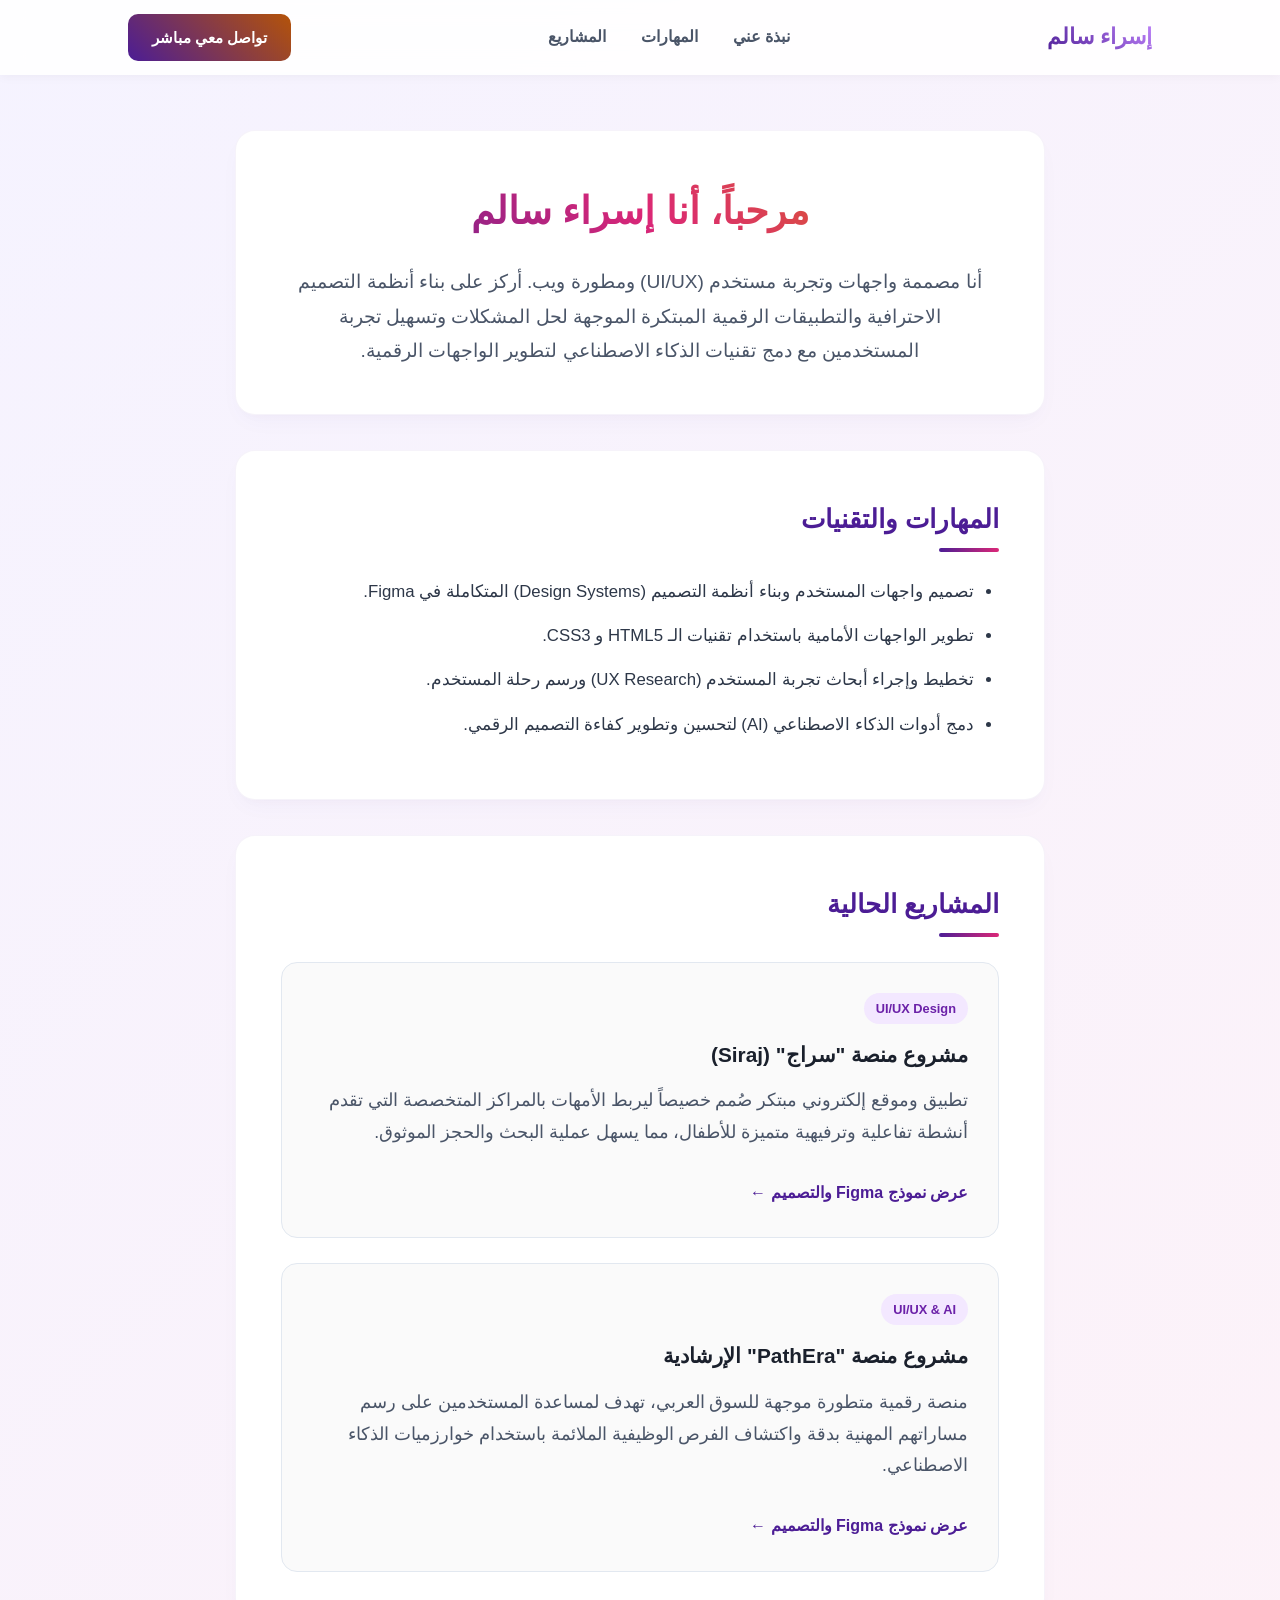
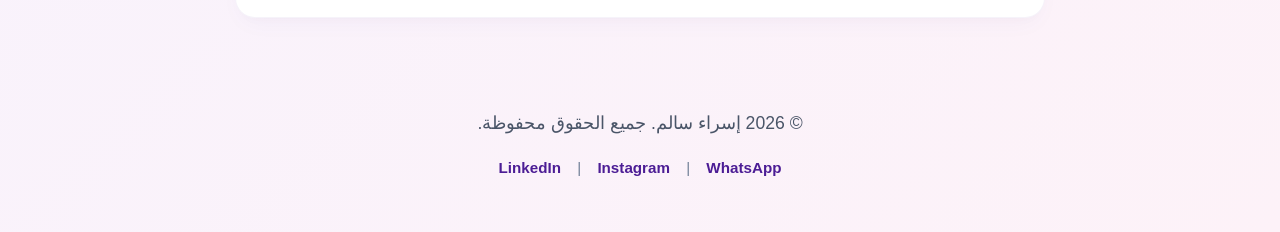
==== index.html @ 408347dd "Rename index.html.html to index.html" ====
﻿<!DOCTYPE html>
<html lang="ar" dir="rtl">
<head>
    <meta charset="UTF-8">
    <meta name="viewport" content="width=device-width, initial-scale=1.0">
    <title>السيرة الذاتية | إسراء سالم</title>

    <!-- وسوم الـ SEO والميتادات الاحترافية للواجب -->
    <meta name="description" content="الصفحة الشخصية ومعرض أعمال إسراء سالم - مصممة واجهات وتجربة مستخدم ومطورة ويب.">
    <meta property="og:title" content="السيرة الذاتية | إسراء سالم">
    <meta property="og:description" content="تصفح معرض أعمالي ومشاريعي في تصميم الـ UI/UX وتطوير الويب.">
    <meta property="og:type" content="website">
    <meta name="twitter:card" content="summary_large_image">

    <!-- ربط ملف الـ CSS -->
    <link rel="stylesheet" href="style.css">
</head>
<body>

    <!-- 1. الهيدر (Header) -->
    <header>
        <div class="logo">إسراء سالم</div>
        <!-- 2. الناف بار (Nav) -->
        <nav aria-label="القائمة الرئيسية">
            <ul>
                <li><a href="#about">نبذة عني</a></li>
                <li><a href="#skills">المهارات</a></li>
                <li><a href="#projects">المشاريع</a></li>
            </ul>
        </nav>
        <!-- رابط الواتساب المباشر للتواصل -->
        <a href="https://wa.me/message/4I7K3YBCEGDDP1" target="_blank" rel="noopener" class="btn-contact">تواصل معي مباشر</a>
    </header>

    <!-- 3. المحتوى الرئيسي (Main) -->
    <main>
        <!-- القسم الأول: نبذة شخصية (بدون صورة ومتناسق) -->
        <section id="about" aria-labelledby="about-heading">
            <h1 id="about-heading">مرحباً، أنا إسراء سالم</h1>
            <p class="intro-p">أنا مصممة واجهات وتجربة مستخدم (UI/UX) ومطورة ويب. أركز على بناء أنظمة التصميم الاحترافية والتطبيقات الرقمية المبتكرة الموجهة لحل المشكلات وتسهيل تجربة المستخدمين مع دمج تقنيات الذكاء الاصطناعي لتطوير الواجهات الرقمية.</p>
        </section>

        <!-- القسم الثاني: المهارات (Section 2) -->
        <section id="skills" aria-labelledby="skills-heading">
            <h2 id="skills-heading">المهارات والتقنيات</h2>
            <ul>
                <li>تصميم واجهات المستخدم وبناء أنظمة التصميم (Design Systems) المتكاملة في Figma.</li>
                <li>تطوير الواجهات الأمامية باستخدام تقنيات الـ HTML5 و CSS3.</li>
                <li>تخطيط وإجراء أبحاث تجربة المستخدم (UX Research) ورسم رحلة المستخدم.</li>
                <li>دمج أدوات الذكاء الاصطناعي (AI) لتحسين وتطوير كفاءة التصميم الرقمي.</li>
            </ul>
        </section>

        <!-- القسم الثالث: المشاريع (Section 3) -->
        <section id="projects" aria-labelledby="projects-heading">
            <h2 id="projects-heading">المشاريع الحالية</h2>
            
            <!-- مشروع سراج -->
            <article class="project-card">
                <div class="project-badge">UI/UX Design</div>
                <h3>مشروع منصة "سراج" (Siraj)</h3>
                <p>تطبيق وموقع إلكتروني مبتكر صُمم خصيصاً ليربط الأمهات بالمراكز المتخصصة التي تقدم أنشطة تفاعلية وترفيهية متميزة للأطفال، مما يسهل عملية البحث والحجز الموثوق.</p>
                <a href="#" target="_blank">عرض نموذج Figma والتصميم ←</a>
            </article>

            <!-- مشروع باثيريا -->
            <article class="project-card">
                <div class="project-badge">UI/UX & AI</div>
                <h3>مشروع منصة "PathEra" الإرشادية</h3>
                <p>منصة رقمية متطورة موجهة للسوق العربي، تهدف لمساعدة المستخدمين على رسم مساراتهم المهنية بدقة واكتشاف الفرص الوظيفية الملائمة باستخدام خوارزميات الذكاء الاصطناعي.</p>
                <a href="#" target="_blank">عرض نموذج Figma والتصميم ←</a>
            </article>
        </section>
    </main>

    <!-- 4. الفوتر (Footer) -->
    <footer>
        <p>© 2026 إسراء سالم. جميع الحقوق محفوظة.</p>
        <div class="social-links">
            <a href="https://www.linkedin.com/in/esraa-salem-354059311?utm_source=share_via&utm_content=profile&utm_medium=member_ios" target="_blank" rel="noopener">LinkedIn</a> | 
            <a href="https://www.instagram.com/es.salem1?igsh=bmFyMmg0aW9tNXZz&utm_source=qr" target="_blank" rel="noopener">Instagram</a> |
            <a href="https://wa.me/message/4I7K3YBCEGDDP1" target="_blank" rel="noopener">WhatsApp</a>
        </div>
    </footer>

</body>
</html>
---- style.css ----
/* 1. إعدادات الصفحة العامة والخطوط */
* {
    margin: 0;
    padding: 0;
    box-sizing: border-box;
}

body {
    font-family: 'SF Pro Text', 'SF Pro Display', -apple-system, BlinkMacSystemFont, 'Segoe UI', Roboto, sans-serif;
    background: linear-gradient(135deg, #f5f3ff 0%, #fdf2f8 100%); /* خلفية ناعمة مستوحاة من ألوان الإنستا المدموجة */
    color: #2d3748;
    line-height: 1.8;
    padding-top: 90px;
}

/* 2. تنسيق الهيدر (Header & Nav) */
header {
    position: fixed;
    top: 0;
    right: 0;
    left: 0;
    height: 75px;
    background-color: rgba(255, 255, 255, 0.9);
    backdrop-filter: blur(12px);
    display: flex;
    justify-content: space-between;
    align-items: center;
    padding: 0 10%;
    box-shadow: 0 2px 10px rgba(0, 0, 0, 0.04);
    z-index: 1000;
}

header .logo {
    font-size: 1.4rem;
    font-weight: 700;
    background: linear-gradient(45deg, #4c1d95, #c084fc); /* تدرج بنفسجي غامق وفاتح */
    -webkit-background-clip: text;
    -webkit-text-fill-color: transparent;
}

nav ul {
    display: flex;
    list-style: none;
    gap: 35px;
}

nav ul a {
    text-decoration: none;
    color: #4a5568;
    font-weight: 600;
    transition: color 0.2s ease;
}

nav ul a:hover {
    color: #4c1d95; /* بنفسجي غامق عند التمرير */
}

.btn-contact {
    background: linear-gradient(45deg, #4c1d95, #b45309); /* تدرج فخم مدموج بين البنفسجي الغامق وتدرج لوجو الإنستا */
    color: white;
    padding: 10px 24px;
    border-radius: 10px;
    text-decoration: none;
    font-size: 0.95rem;
    font-weight: 600;
    transition: transform 0.2s, opacity 0.2s;
}

.btn-contact:hover {
    transform: translateY(-1px);
    opacity: 0.9;
}

/* 3. تنسيق محتوى الصفحة الرئيسي */
main {
    max-width: 850px;
    margin: 40px auto;
    padding: 0 20px;
}

section {
    background: white;
    padding: 45px;
    border-radius: 20px;
    margin-bottom: 35px;
    box-shadow: 0 10px 25px -5px rgba(76, 29, 149, 0.03), 0 8px 10px -6px rgba(0, 0, 0, 0.02);
    border: 1px solid rgba(76, 29, 149, 0.05);
}

h1 {
    font-size: 2.4rem;
    background: linear-gradient(45deg, #4c1d95, #db2777, #d97706); /* تدرج أيقونة الإنستغرام الكامل مع البنفسجي الغامق */
    -webkit-background-clip: text;
    -webkit-text-fill-color: transparent;
    margin-bottom: 20px;
    font-weight: 700;
    text-align: center;
}

.intro-p {
    font-size: 1.2rem;
    color: #4a5568;
    text-align: center;
    max-width: 700px;
    margin: 0 auto;
}

h2 {
    font-size: 1.6rem;
    color: #4c1d95; /* بنفسجي غامق للعناوين الجانبية */
    margin-bottom: 25px;
    position: relative;
    padding-bottom: 10px;
}

h2::after {
    content: '';
    position: absolute;
    bottom: 0;
    right: 0;
    width: 60px;
    height: 4px;
    background: linear-gradient(90deg, #4c1d95, #db2777); /* خط التزيين متدرج */
    border-radius: 4px;
}

p {
    color: #4a5568;
    font-size: 1.1rem;
    margin-bottom: 15px;
}

/* تنسيق القوائم */
section ul {
    padding-right: 25px;
}

section ul li {
    margin-bottom: 14px;
    color: #2d3748;
    font-size: 1.05rem;
}

/* 4. تنسيق بطاقات المشاريع */
.project-card {
    background-color: #fafafa;
    border: 1px solid #e2e8f0;
    padding: 30px;
    border-radius: 16px;
    margin-top: 25px;
    position: relative;
    transition: transform 0.3s, box-shadow 0.3s;
}

.project-card:hover {
    transform: translateY(-5px);
    box-shadow: 0 20px 25px -5px rgba(76, 29, 149, 0.07);
    background-color: #ffffff;
    border-color: #c084fc;
}

.project-badge {
    display: inline-block;
    background-color: #f3e8ff; /* خلفية ناعمة للبادج */
    color: #6b21a8;
    padding: 4px 12px;
    border-radius: 20px;
    font-size: 0.8rem;
    font-weight: 600;
    margin-bottom: 12px;
}

.project-card h3 {
    color: #1a202c;
    margin-bottom: 12px;
    font-size: 1.3rem;
}

.project-card a {
    display: inline-block;
    color: #4c1d95; /* روابط بنفسجية غامقة */
    text-decoration: none;
    font-weight: 600;
    margin-top: 15px;
    transition: color 0.2s;
}

.project-card a:hover {
    color: #db2777; /* تتحول للوردي عند التمرير كحركة تفاعلية */
}

/* 5. تنسيق الفوتر */
footer {
    text-align: center;
    padding: 50px 20px;
    color: #718096;
    font-size: 0.95rem;
}

.social-links {
    margin-top: 15px;
}

.social-links a {
    color: #4c1d95;
    text-decoration: none;
    margin: 0 12px;
    font-weight: 600;
    transition: color 0.2s;
}

.social-links a:hover {
    color: #db2777;
}
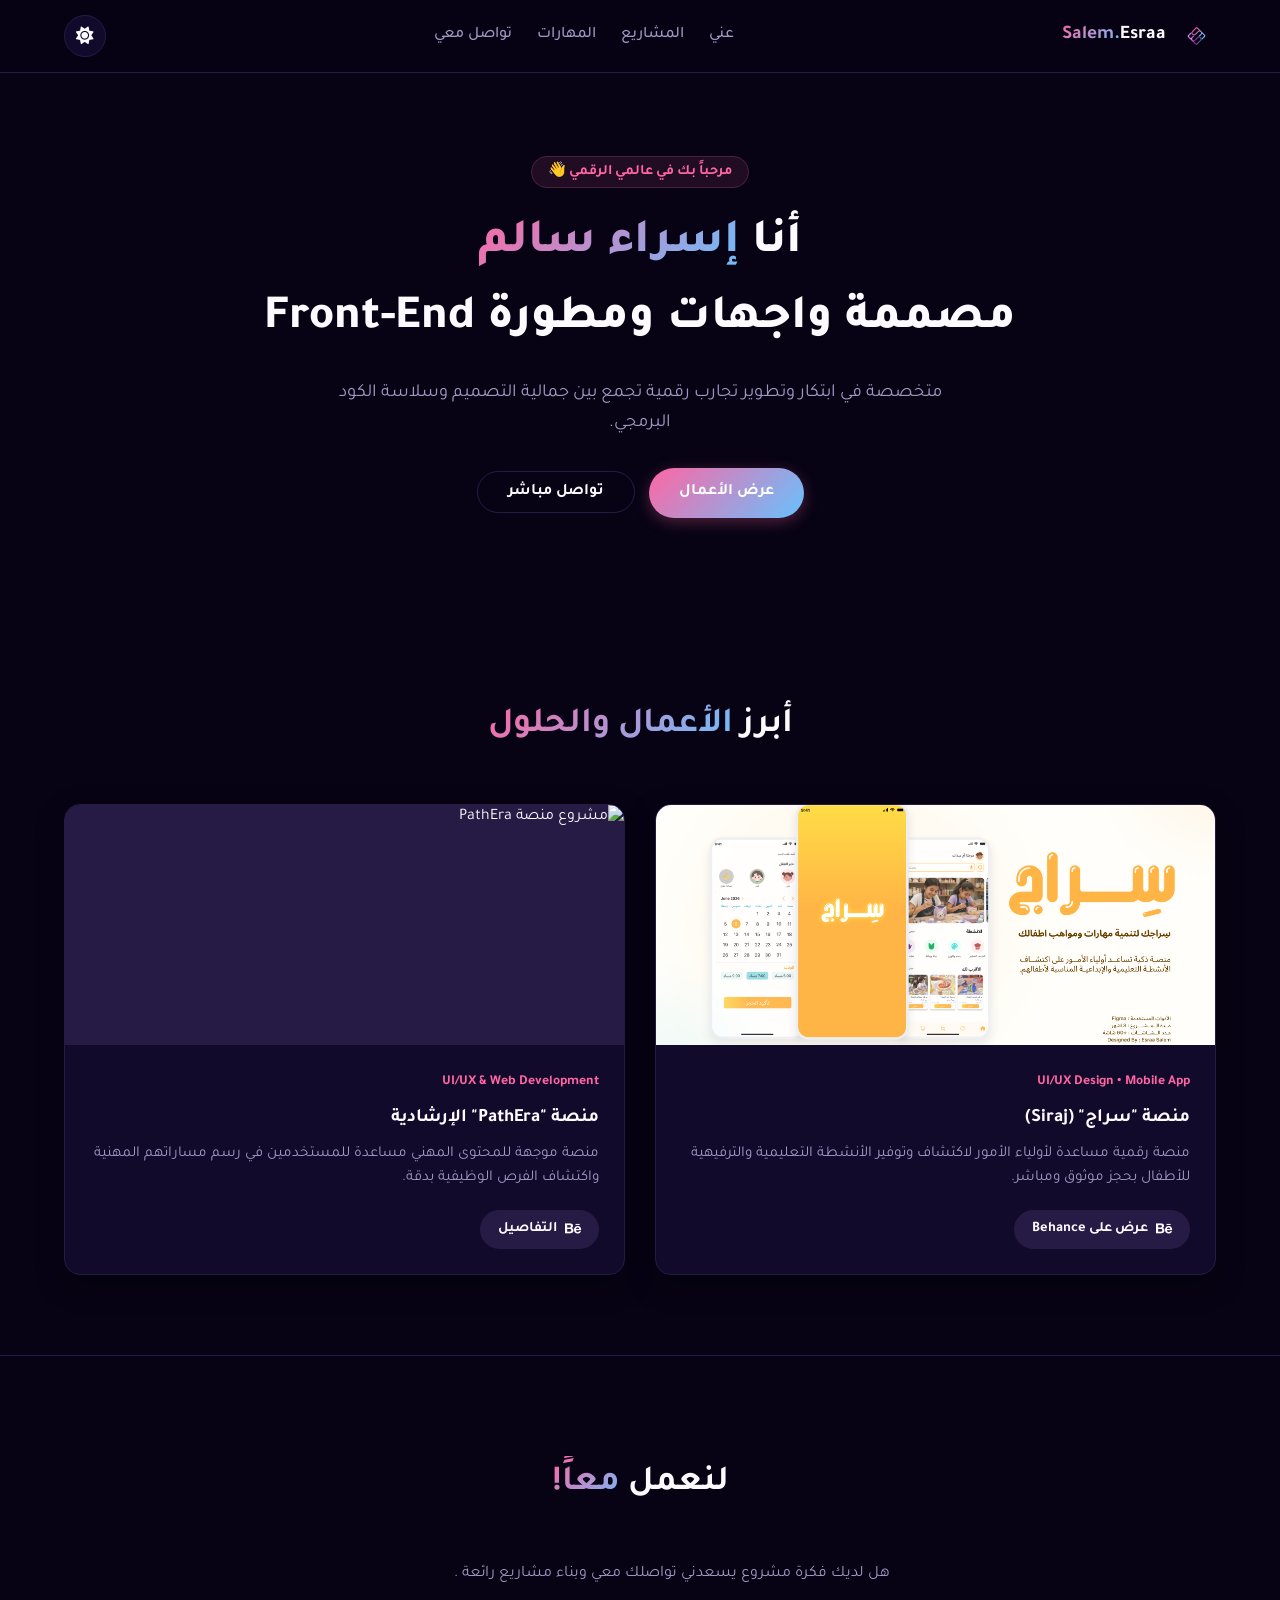
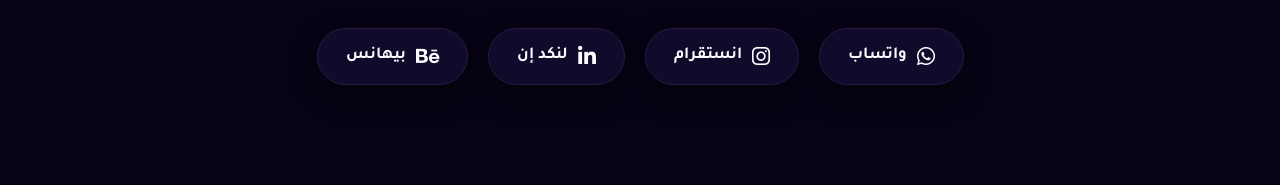
==== commit 1d035eda: "Update portfolio design new projects Redesigned portfolio with custom color palette, responsive desi" ====
--- a/index.html
+++ b/index.html
@@ -1,87 +1,131 @@
 ﻿<!DOCTYPE html>
-<html lang="ar" dir="rtl">
+<html lang="ar" dir="rtl" data-theme="dark">
 <head>
-    <meta charset="UTF-8">
-    <meta name="viewport" content="width=device-width, initial-scale=1.0">
-    <title>السيرة الذاتية | إسراء سالم</title>
-
-    <!-- وسوم الـ SEO والميتادات الاحترافية للواجب -->
-    <meta name="description" content="الصفحة الشخصية ومعرض أعمال إسراء سالم - مصممة واجهات وتجربة مستخدم ومطورة ويب.">
-    <meta property="og:title" content="السيرة الذاتية | إسراء سالم">
-    <meta property="og:description" content="تصفح معرض أعمالي ومشاريعي في تصميم الـ UI/UX وتطوير الويب.">
-    <meta property="og:type" content="website">
-    <meta name="twitter:card" content="summary_large_image">
-
-    <!-- ربط ملف الـ CSS -->
-    <link rel="stylesheet" href="style.css">
+  <meta charset="UTF-8">
+  <meta name="viewport" content="width=device-width, initial-scale=1.0">
+  <title>إسراء سالم | UI/UX Designer & Front-End Developer</title>
+  <link rel="stylesheet" href="style.css">
+  <link rel="stylesheet" href="https://cdnjs.cloudflare.com/ajax/libs/font-awesome/6.4.0/css/all.min.css">
 </head>
 <body>
 
-    <!-- 1. الهيدر (Header) -->
-    <header>
-        <div class="logo">إسراء سالم</div>
-        <!-- 2. الناف بار (Nav) -->
-        <nav aria-label="القائمة الرئيسية">
-            <ul>
-                <li><a href="#about">نبذة عني</a></li>
-                <li><a href="#skills">المهارات</a></li>
-                <li><a href="#projects">المشاريع</a></li>
-            </ul>
-        </nav>
-        <!-- رابط الواتساب المباشر للتواصل -->
-        <a href="https://wa.me/message/4I7K3YBCEGDDP1" target="_blank" rel="noopener" class="btn-contact">تواصل معي مباشر</a>
-    </header>
+  <!-- Header -->
+  <header class="navbar">
+    <div class="container nav-container">
+      <a href="#" class="logo-link">
+        <img src="ES.png" alt="Logo Esraa Salem" class="logo-img">
+        <span class="logo-text">Esraa<span class="text-gradient">.Salem</span></span>
+      </a>
 
-    <!-- 3. المحتوى الرئيسي (Main) -->
-    <main>
-        <!-- القسم الأول: نبذة شخصية (بدون صورة ومتناسق) -->
-        <section id="about" aria-labelledby="about-heading">
-            <h1 id="about-heading">مرحباً، أنا إسراء سالم</h1>
-            <p class="intro-p">أنا مصممة واجهات وتجربة مستخدم (UI/UX) ومطورة ويب. أركز على بناء أنظمة التصميم الاحترافية والتطبيقات الرقمية المبتكرة الموجهة لحل المشكلات وتسهيل تجربة المستخدمين مع دمج تقنيات الذكاء الاصطناعي لتطوير الواجهات الرقمية.</p>
-        </section>
+      <nav class="nav-menu">
+        <a href="#about">عني</a>
+        <a href="#projects">المشاريع</a>
+        <a href="#skills">المهارات</a>
+        <a href="#contact" class="btn-primary-sm">تواصل معي</a>
+      </nav>
 
-        <!-- القسم الثاني: المهارات (Section 2) -->
-        <section id="skills" aria-labelledby="skills-heading">
-            <h2 id="skills-heading">المهارات والتقنيات</h2>
-            <ul>
-                <li>تصميم واجهات المستخدم وبناء أنظمة التصميم (Design Systems) المتكاملة في Figma.</li>
-                <li>تطوير الواجهات الأمامية باستخدام تقنيات الـ HTML5 و CSS3.</li>
-                <li>تخطيط وإجراء أبحاث تجربة المستخدم (UX Research) ورسم رحلة المستخدم.</li>
-                <li>دمج أدوات الذكاء الاصطناعي (AI) لتحسين وتطوير كفاءة التصميم الرقمي.</li>
-            </ul>
-        </section>
+      <button id="theme-toggle" class="theme-btn" aria-label="تبديل المظهر">
+        <i class="fa-solid fa-moon icon-dark"></i>
+        <i class="fa-solid fa-sun icon-light"></i>
+      </button>
+    </div>
+  </header>
 
-        <!-- القسم الثالث: المشاريع (Section 3) -->
-        <section id="projects" aria-labelledby="projects-heading">
-            <h2 id="projects-heading">المشاريع الحالية</h2>
-            
-            <!-- مشروع سراج -->
-            <article class="project-card">
-                <div class="project-badge">UI/UX Design</div>
-                <h3>مشروع منصة "سراج" (Siraj)</h3>
-                <p>تطبيق وموقع إلكتروني مبتكر صُمم خصيصاً ليربط الأمهات بالمراكز المتخصصة التي تقدم أنشطة تفاعلية وترفيهية متميزة للأطفال، مما يسهل عملية البحث والحجز الموثوق.</p>
-                <a href="#" target="_blank">عرض نموذج Figma والتصميم ←</a>
-            </article>
+  <!-- Hero Section -->
+  <section id="about" class="hero-section">
+    <div class="container hero-container">
+      <div class="hero-content">
+        <span class="badge">مرحباً بك في عالمي الرقمي 👋</span>
+        <h1 class="hero-title">
+          أنا <span class="text-gradient">إسراء سالم</span><br>
+          مصممة واجهات ومطورة Front-End
+        </h1>
+        <p class="hero-desc">
+          متخصصة في ابتكار وتطوير تجارب رقمية تجمع بين جمالية التصميم وسلاسة الكود البرمجي.
+        </p>
+        <div class="hero-actions">
+          <a href="#projects" class="btn-gradient">عرض الأعمال</a>
+          <a href="#contact" class="btn-outline">تواصل مباشر</a>
+        </div>
+      </div>
+    </div>
+  </section>
 
-            <!-- مشروع باثيريا -->
-            <article class="project-card">
-                <div class="project-badge">UI/UX & AI</div>
-                <h3>مشروع منصة "PathEra" الإرشادية</h3>
-                <p>منصة رقمية متطورة موجهة للسوق العربي، تهدف لمساعدة المستخدمين على رسم مساراتهم المهنية بدقة واكتشاف الفرص الوظيفية الملائمة باستخدام خوارزميات الذكاء الاصطناعي.</p>
-                <a href="#" target="_blank">عرض نموذج Figma والتصميم ←</a>
-            </article>
-        </section>
-    </main>
+  <script src="script.js"></script>
+  <!-- قسم المشاريع (Projects Section) -->
+  <section id="projects" class="projects-section">
+    <div class="container">
+      <h2 class="section-title">أبرز <span class="text-gradient">الأعمال والحلول</span></h2>
+      
+      <div class="projects-grid">
+        
+        <!-- 1. مشروع سراج -->
+        <article class="project-card">
+          <div class="project-image">
+            <img src="1.jpg" alt="مشروع منصة سراج" class="card-img">
+          </div>
+          <div class="project-info">
+            <span class="project-tag">UI/UX Design • Mobile App</span>
+            <h3>منصة "سراج" (Siraj)</h3>
+            <p>منصة رقمية مساعدة لأولياء الأمور لاكتشاف وتوفير الأنشطة التعليمية والترفيهية للأطفال بحجز موثوق ومباشر.</p>
+            <div class="project-links">
+              <a href="https://www.behance.net/gallery/249749255/_" target="_blank" class="btn-card"><i class="fa-brands fa-behance"></i> عرض على Behance</a>
+            </div>
+          </div>
+        </article>
 
-    <!-- 4. الفوتر (Footer) -->
-    <footer>
-        <p>© 2026 إسراء سالم. جميع الحقوق محفوظة.</p>
-        <div class="social-links">
-            <a href="https://www.linkedin.com/in/esraa-salem-354059311?utm_source=share_via&utm_content=profile&utm_medium=member_ios" target="_blank" rel="noopener">LinkedIn</a> | 
-            <a href="https://www.instagram.com/es.salem1?igsh=bmFyMmg0aW9tNXZz&utm_source=qr" target="_blank" rel="noopener">Instagram</a> |
-            <a href="https://wa.me/message/4I7K3YBCEGDDP1" target="_blank" rel="noopener">WhatsApp</a>
-        </div>
-    </footer>
+        <!-- 2. مشروع PathEra -->
+        <article class="project-card">
+          <div class="project-image">
+            <!-- ضعي اسم صورة مشروع باثيرا هنا بدلاً من pathera.jpg -->
+            <img src="pathera.jpg" alt="مشروع منصة PathEra" class="card-img">
+          </div>
+          <div class="project-info">
+            <span class="project-tag">UI/UX & Web Development</span>
+            <h3>منصة "PathEra" الإرشادية</h3>
+            <p>منصة موجهة للمحتوى المهني مساعدة للمستخدمين في رسم مساراتهم المهنية واكتشاف الفرص الوظيفية بدقة.</p>
+            <div class="project-links">
+              <a href="https://www.behance.net/gallery/249749255/_" target="_blank" class="btn-card"><i class="fa-brands fa-behance"></i> التفاصيل</a>
+            </div>
+          </div>
+        </article>
 
+      </div>
+    </div>
+  </section>
+
+  <!-- قسم تواصل معي (Contact Section) -->
+  <section id="contact" class="contact-section">
+    <div class="container text-center">
+      <h2 class="section-title">لنعمل <span class="text-gradient">معاً!</span></h2>
+      <p class="contact-desc">هل لديك فكرة مشروع يسعدني تواصلك معي وبناء مشاريع رائعة .</p>
+
+      <div class="social-links-grid">
+        <!-- WhatsApp -->
+        <a href="https://wa.me/966545916805" target="_blank" class="social-card whatsapp">
+          <i class="fa-brands fa-whatsapp"></i>
+          <span>واتساب</span>
+        </a>
+
+        <!-- Instagram -->
+        <a href="https://www.instagram.com/es.salem1/" target="_blank" class="social-card instagram">
+          <i class="fa-brands fa-instagram"></i>
+          <span>انستقرام</span>
+        </a>
+
+        <!-- LinkedIn -->
+        <a href="https://www.linkedin.com/in/esraa-salem-354059311?utm_source=share_via&utm_content=profile&utm_medium=member_ios" target="_blank" class="social-card linkedin">
+          <i class="fa-brands fa-linkedin-in"></i>
+          <span>لنكد إن</span>
+        </a>
+
+        <!-- Behance -->
+        <a href="https://www.behance.net/gallery/249749255/_" target="_blank" class="social-card behance">
+          <i class="fa-brands fa-behance"></i>
+          <span>بيهانس</span>
+        </a>
+      </div>
+    </div>
+  </section>
 </body>
-</html>
+</html>
--- a/style.css
+++ b/style.css
@@ -1,214 +1,325 @@
-/* 1. إعدادات الصفحة العامة والخطوط */
+@import url('https://fonts.googleapis.com/css2?family=Tajawal:wght@400;500;700;800&display=swap');
+
+/* Dynamic Color Variables matched with Logo */
+:root {
+  --bg-body: #FAFAFB;
+  --bg-card: #FFFFFF;
+  --bg-nav: rgba(255, 255, 255, 0.85);
+  
+  --text-main: #2A1A4A;
+  --text-muted: #625580;
+
+  --accent-pink: #FF66A3;
+  --accent-blue: #66C2FF;
+  --logo-gradient: linear-gradient(135deg, var(--accent-pink) 0%, var(--accent-blue) 100%);
+  
+  --border-color: #EAE6F2;
+  --shadow-soft: 0 10px 30px rgba(42, 26, 74, 0.05);
+}
+
+[data-theme="dark"] {
+  --bg-body: #070314;
+  --bg-card: #120A2B;
+  --bg-nav: rgba(7, 3, 20, 0.85);
+
+  --text-main: #FDFBFF;
+  --text-muted: #A397C2;
+
+  --border-color: #261B45;
+  --shadow-soft: 0 10px 30px rgba(0, 0, 0, 0.3);
+}
+
 * {
-    margin: 0;
-    padding: 0;
-    box-sizing: border-box;
+  margin: 0;
+  padding: 0;
+  box-sizing: border-box;
+  font-family: 'Tajawal', sans-serif;
+  transition: background-color 0.3s ease, color 0.3s ease, border-color 0.3s ease;
 }
 
 body {
-    font-family: 'SF Pro Text', 'SF Pro Display', -apple-system, BlinkMacSystemFont, 'Segoe UI', Roboto, sans-serif;
-    background: linear-gradient(135deg, #f5f3ff 0%, #fdf2f8 100%); /* خلفية ناعمة مستوحاة من ألوان الإنستا المدموجة */
-    color: #2d3748;
-    line-height: 1.8;
-    padding-top: 90px;
-}
-
-/* 2. تنسيق الهيدر (Header & Nav) */
-header {
-    position: fixed;
-    top: 0;
-    right: 0;
-    left: 0;
-    height: 75px;
-    background-color: rgba(255, 255, 255, 0.9);
-    backdrop-filter: blur(12px);
-    display: flex;
-    justify-content: space-between;
-    align-items: center;
-    padding: 0 10%;
-    box-shadow: 0 2px 10px rgba(0, 0, 0, 0.04);
-    z-index: 1000;
-}
-
-header .logo {
-    font-size: 1.4rem;
-    font-weight: 700;
-    background: linear-gradient(45deg, #4c1d95, #c084fc); /* تدرج بنفسجي غامق وفاتح */
-    -webkit-background-clip: text;
-    -webkit-text-fill-color: transparent;
-}
-
-nav ul {
-    display: flex;
-    list-style: none;
-    gap: 35px;
-}
-
-nav ul a {
-    text-decoration: none;
-    color: #4a5568;
-    font-weight: 600;
-    transition: color 0.2s ease;
-}
-
-nav ul a:hover {
-    color: #4c1d95; /* بنفسجي غامق عند التمرير */
-}
-
-.btn-contact {
-    background: linear-gradient(45deg, #4c1d95, #b45309); /* تدرج فخم مدموج بين البنفسجي الغامق وتدرج لوجو الإنستا */
-    color: white;
-    padding: 10px 24px;
-    border-radius: 10px;
-    text-decoration: none;
-    font-size: 0.95rem;
-    font-weight: 600;
-    transition: transform 0.2s, opacity 0.2s;
-}
-
-.btn-contact:hover {
-    transform: translateY(-1px);
-    opacity: 0.9;
-}
-
-/* 3. تنسيق محتوى الصفحة الرئيسي */
-main {
-    max-width: 850px;
-    margin: 40px auto;
-    padding: 0 20px;
-}
-
-section {
-    background: white;
-    padding: 45px;
-    border-radius: 20px;
-    margin-bottom: 35px;
-    box-shadow: 0 10px 25px -5px rgba(76, 29, 149, 0.03), 0 8px 10px -6px rgba(0, 0, 0, 0.02);
-    border: 1px solid rgba(76, 29, 149, 0.05);
-}
-
-h1 {
-    font-size: 2.4rem;
-    background: linear-gradient(45deg, #4c1d95, #db2777, #d97706); /* تدرج أيقونة الإنستغرام الكامل مع البنفسجي الغامق */
-    -webkit-background-clip: text;
-    -webkit-text-fill-color: transparent;
-    margin-bottom: 20px;
-    font-weight: 700;
-    text-align: center;
-}
-
-.intro-p {
-    font-size: 1.2rem;
-    color: #4a5568;
-    text-align: center;
-    max-width: 700px;
-    margin: 0 auto;
-}
-
-h2 {
-    font-size: 1.6rem;
-    color: #4c1d95; /* بنفسجي غامق للعناوين الجانبية */
-    margin-bottom: 25px;
-    position: relative;
-    padding-bottom: 10px;
-}
-
-h2::after {
-    content: '';
-    position: absolute;
-    bottom: 0;
-    right: 0;
-    width: 60px;
-    height: 4px;
-    background: linear-gradient(90deg, #4c1d95, #db2777); /* خط التزيين متدرج */
-    border-radius: 4px;
-}
-
-p {
-    color: #4a5568;
-    font-size: 1.1rem;
-    margin-bottom: 15px;
-}
-
-/* تنسيق القوائم */
-section ul {
-    padding-right: 25px;
-}
-
-section ul li {
-    margin-bottom: 14px;
-    color: #2d3748;
-    font-size: 1.05rem;
-}
-
-/* 4. تنسيق بطاقات المشاريع */
+  background-color: var(--bg-body);
+  color: var(--text-main);
+  line-height: 1.6;
+}
+
+.container {
+  width: 90%;
+  max-width: 1200px;
+  margin: 0 auto;
+}
+
+/* Gradient Utilities */
+.text-gradient {
+  background: var(--logo-gradient);
+  background-clip: text; /* السطر القياسي الحديث */
+  -webkit-background-clip: text; /* لدعم متصفحات Safari و Chrome القديمة */
+  -webkit-text-fill-color: transparent;
+  display: inline-block;
+} 
+/* Navbar */
+.navbar {
+  position: fixed;
+  top: 0;
+  left: 0;
+  width: 100%;
+  backdrop-filter: blur(10px);
+  background: var(--bg-nav);
+  border-bottom: 1px solid var(--border-color);
+  z-index: 1000;
+  padding: 15px 0;
+}
+
+.nav-container {
+  display: flex;
+  justify-content: space-between;
+  align-items: center;
+}
+
+.logo-link {
+  display: flex;
+  align-items: center;
+  gap: 12px;
+  text-decoration: none;
+  color: var(--text-main);
+  font-weight: 700;
+  font-size: 1.2rem;
+}
+
+.logo-img {
+  width: 38px;
+  height: 38px;
+  border-radius: 8px;
+  object-fit: cover;
+}
+
+.nav-menu {
+  display: flex;
+  gap: 25px;
+  align-items: center;
+}
+
+.nav-menu a {
+  text-decoration: none;
+  color: var(--text-muted);
+  font-weight: 500;
+}
+
+.nav-menu a:hover {
+  color: var(--text-main);
+}
+
+/* Theme Button */
+.theme-btn {
+  background: var(--bg-card);
+  border: 1px solid var(--border-color);
+  color: var(--text-main);
+  width: 42px;
+  height: 42px;
+  border-radius: 50%;
+  cursor: pointer;
+  display: flex;
+  align-items: center;
+  justify-content: center;
+  font-size: 1.1rem;
+}
+
+[data-theme="dark"] .icon-dark,
+[data-theme="light"] .icon-light {
+  display: none;
+}
+
+/* Hero Section */
+.hero-section {
+  padding: 160px 0 100px;
+  text-align: center;
+}
+
+.badge {
+  background: rgba(255, 102, 163, 0.1);
+  color: var(--accent-pink);
+  padding: 8px 16px;
+  border-radius: 20px;
+  font-size: 0.9rem;
+  font-weight: 600;
+  border: 1px solid rgba(255, 102, 163, 0.2);
+}
+
+.hero-title {
+  font-size: 3rem;
+  margin: 20px 0;
+  font-weight: 800;
+}
+
+.hero-desc {
+  max-width: 650px;
+  margin: 0 auto 30px;
+  color: var(--text-muted);
+  font-size: 1.15rem;
+}
+
+/* Buttons */
+.btn-gradient {
+  background: var(--logo-gradient);
+  color: #fff;
+  padding: 12px 30px;
+  border-radius: 30px;
+  text-decoration: none;
+  font-weight: 700;
+  display: inline-block;
+  box-shadow: 0 4px 15px rgba(255, 102, 163, 0.3);
+}
+
+.btn-outline {
+  border: 1px solid var(--border-color);
+  color: var(--text-main);
+  padding: 12px 30px;
+  border-radius: 30px;
+  text-decoration: none;
+  font-weight: 600;
+  margin-right: 10px;
+}
+
+/* Projects Cards */
+.projects-section {
+  padding: 80px 0;
+}
+
+.section-title {
+  text-align: center;
+  font-size: 2.2rem;
+  margin-bottom: 50px;
+}
+
+.projects-grid {
+  display: grid;
+  grid-template-columns: repeat(auto-fit, minmax(320px, 1fr));
+  gap: 30px;
+}
+
 .project-card {
-    background-color: #fafafa;
-    border: 1px solid #e2e8f0;
-    padding: 30px;
-    border-radius: 16px;
-    margin-top: 25px;
-    position: relative;
-    transition: transform 0.3s, box-shadow 0.3s;
-}
-
-.project-card:hover {
-    transform: translateY(-5px);
-    box-shadow: 0 20px 25px -5px rgba(76, 29, 149, 0.07);
-    background-color: #ffffff;
-    border-color: #c084fc;
-}
-
-.project-badge {
-    display: inline-block;
-    background-color: #f3e8ff; /* خلفية ناعمة للبادج */
-    color: #6b21a8;
-    padding: 4px 12px;
-    border-radius: 20px;
-    font-size: 0.8rem;
-    font-weight: 600;
-    margin-bottom: 12px;
-}
-
-.project-card h3 {
-    color: #1a202c;
-    margin-bottom: 12px;
-    font-size: 1.3rem;
-}
-
-.project-card a {
-    display: inline-block;
-    color: #4c1d95; /* روابط بنفسجية غامقة */
-    text-decoration: none;
-    font-weight: 600;
-    margin-top: 15px;
-    transition: color 0.2s;
-}
-
-.project-card a:hover {
-    color: #db2777; /* تتحول للوردي عند التمرير كحركة تفاعلية */
-}
-
-/* 5. تنسيق الفوتر */
-footer {
-    text-align: center;
-    padding: 50px 20px;
-    color: #718096;
-    font-size: 0.95rem;
-}
-
-.social-links {
-    margin-top: 15px;
-}
-
-.social-links a {
-    color: #4c1d95;
-    text-decoration: none;
-    margin: 0 12px;
-    font-weight: 600;
-    transition: color 0.2s;
-}
-
-.social-links a:hover {
-    color: #db2777;
+  background: var(--bg-card);
+  border: 1px solid var(--border-color);
+  border-radius: 16px;
+  overflow: hidden;
+  box-shadow: var(--shadow-soft);
+}
+
+.placeholder-img {
+  height: 200px;
+  background: var(--border-color);
+}
+
+.project-info {
+  padding: 25px;
+}
+
+.project-tag {
+  color: var(--accent-pink);
+  font-size: 0.85rem;
+  font-weight: 700;
+}
+
+.project-info h3 {
+  margin: 8px 0;
+}
+
+.project-info p {
+  color: var(--text-muted);
+  font-size: 0.95rem;
+  margin-bottom: 20px;
+}
+
+.project-links {
+  display: flex;
+  gap: 15px;
+}
+
+.link-btn {
+  text-decoration: none;
+  color: var(--text-main);
+  font-size: 0.9rem;
+  font-weight: 600;
+}
+/* --- Projects Image Styling --- */
+.project-image {
+  width: 100%;
+  height: 240px;
+  overflow: hidden;
+  background-color: var(--border-color);
+}
+
+.card-img {
+  width: 100%;
+  height: 100%;
+  object-fit: cover;
+  transition: transform 0.4s ease;
+}
+
+.project-card:hover .card-img {
+  transform: scale(1.05); /* زوم ناعم للصورة عند التحويم */
+}
+
+.btn-card {
+  display: inline-flex;
+  align-items: center;
+  gap: 8px;
+  padding: 8px 18px;
+  border-radius: 20px;
+  background: var(--border-color);
+  color: var(--text-main);
+  text-decoration: none;
+  font-weight: 600;
+  font-size: 0.9rem;
+  transition: all 0.3s ease;
+}
+
+.btn-card:hover {
+  background: var(--logo-gradient);
+  color: #fff;
+}
+
+/* --- Contact Section & Social Buttons --- */
+.contact-section {
+  padding: 100px 0;
+  border-top: 1px solid var(--border-color);
+}
+
+.contact-desc {
+  color: var(--text-muted);
+  max-width: 500px;
+  margin: 0 auto 40px;
+}
+
+.social-links-grid {
+  display: flex;
+  justify-content: center;
+  gap: 20px;
+  flex-wrap: wrap;
+}
+
+.social-card {
+  display: flex;
+  align-items: center;
+  gap: 10px;
+  padding: 14px 28px;
+  border-radius: 50px;
+  background: var(--bg-card);
+  border: 1px solid var(--border-color);
+  color: var(--text-main);
+  text-decoration: none;
+  font-weight: 700;
+  font-size: 1.05rem;
+  box-shadow: var(--shadow-soft);
+  transition: all 0.3s ease;
+}
+
+.social-card i {
+  font-size: 1.3rem;
+}
+
+.social-card:hover {
+  transform: translateY(-5px);
+  border-color: var(--accent-pink);
+  box-shadow: 0 10px 20px rgba(255, 102, 163, 0.2);
 }
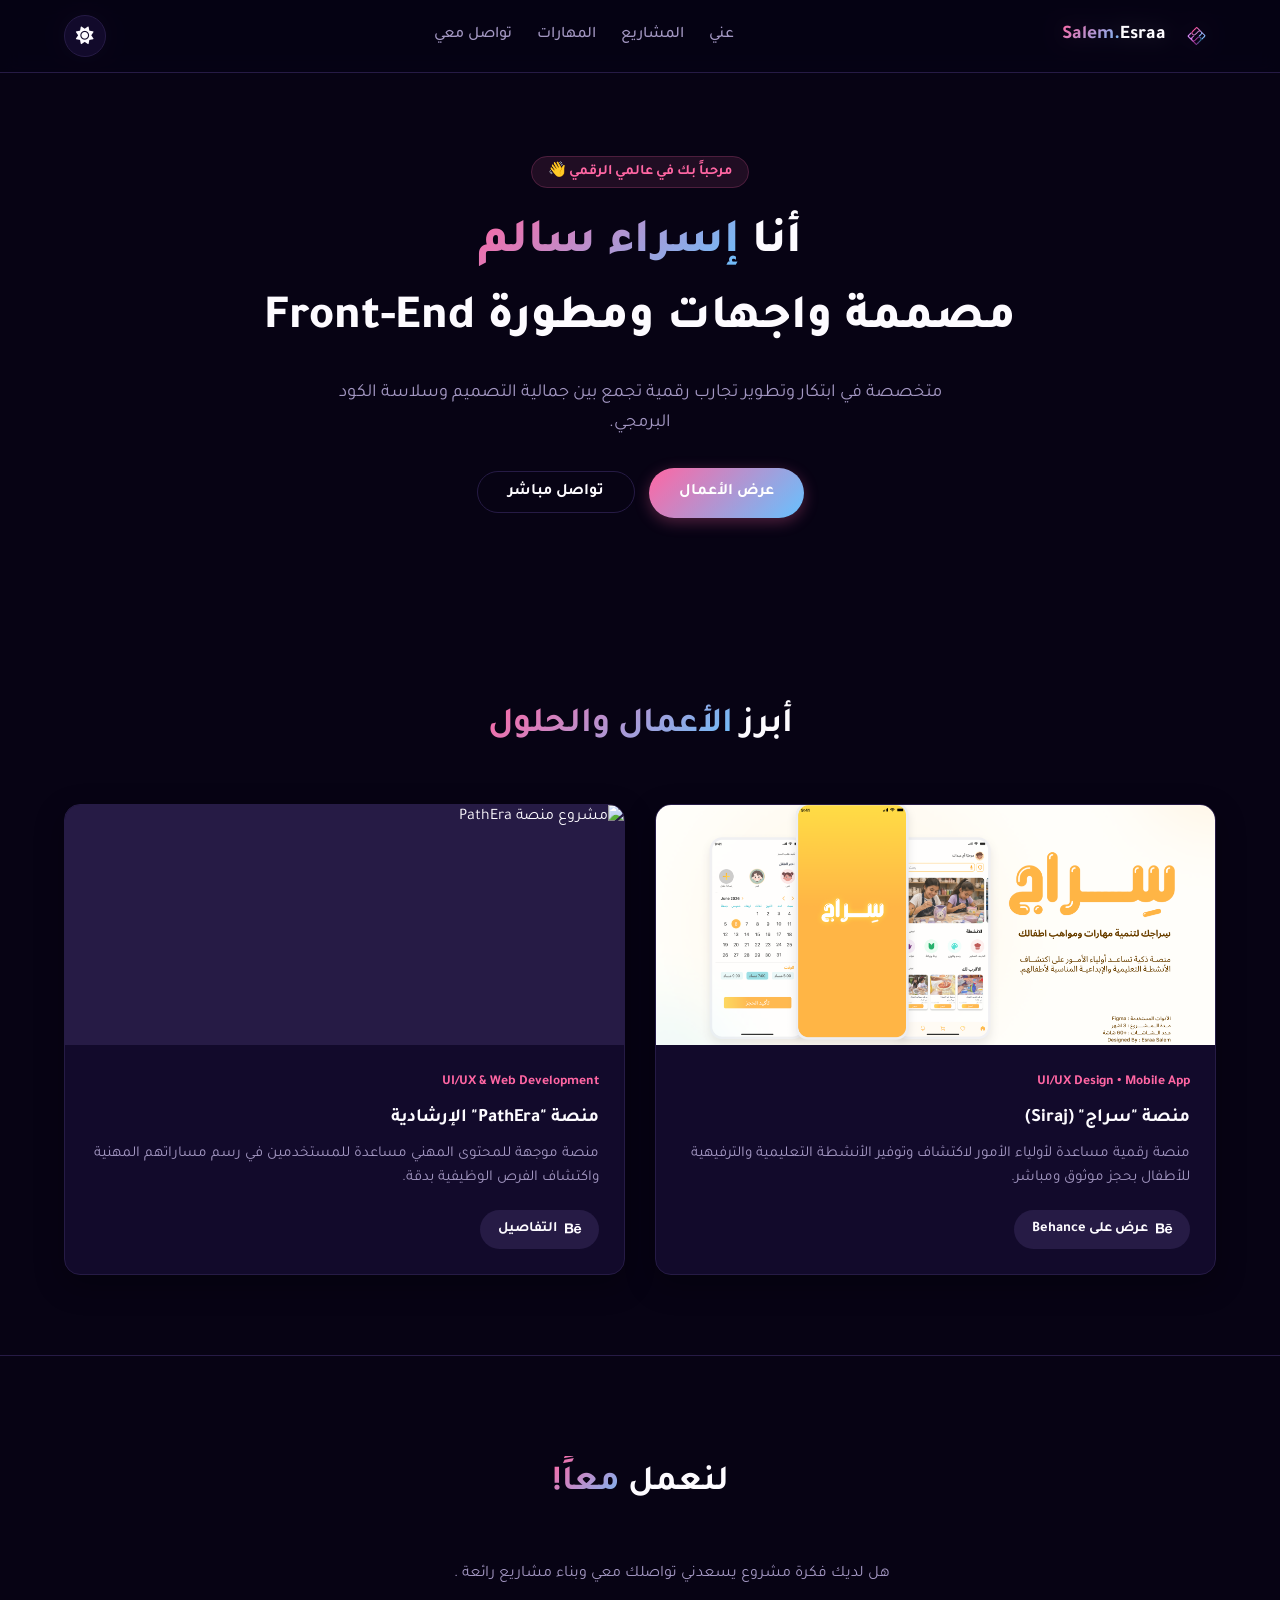
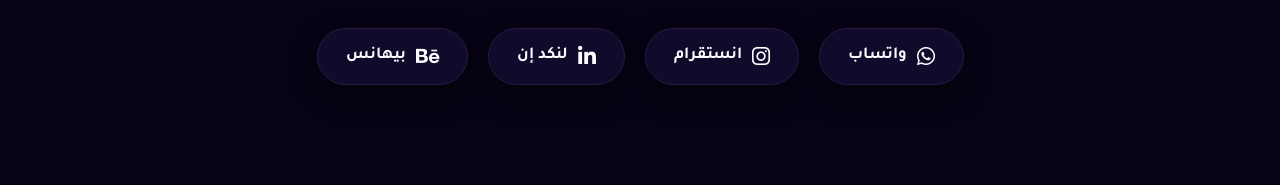
==== commit 0802a56b: "Make navigation bar responsive for mobile screens Added hamburger menu toggle for mobile view and op" ====
--- a/index.html
+++ b/index.html
@@ -17,12 +17,35 @@
         <span class="logo-text">Esraa<span class="text-gradient">.Salem</span></span>
       </a>
 
-      <nav class="nav-menu">
-        <a href="#about">عني</a>
-        <a href="#projects">المشاريع</a>
-        <a href="#skills">المهارات</a>
-        <a href="#contact" class="btn-primary-sm">تواصل معي</a>
+     <header class="navbar">
+    <div class="container nav-container">
+      <a href="#" class="logo-link">
+        <img src="ES.png" alt="Logo Esraa Salem" class="logo-img">
+        <span class="logo-text">Esraa<span class="text-gradient">.Salem</span></span>
+      </a>
+
+      <!-- قائمة الملاحة -->
+      <nav class="nav-menu" id="nav-menu">
+        <a href="#about" class="nav-link">عني</a>
+        <a href="#projects" class="nav-link">المشاريع</a>
+        <a href="#skills" class="nav-link">المهارات</a>
+        <a href="#contact" class="btn-primary-sm nav-link">تواصل معي</a>
       </nav>
+
+      <div class="nav-actions">
+        <!-- زر التبديل -->
+        <button id="theme-toggle" class="theme-btn" aria-label="تبديل المظهر">
+          <i class="fa-solid fa-moon icon-dark"></i>
+          <i class="fa-solid fa-sun icon-light"></i>
+        </button>
+
+        <!-- زر القائمة للجوال (Hamburger Button) -->
+        <button id="nav-toggle" class="hamburger-btn" aria-label="فتح القائمة">
+          <i class="fa-solid fa-bars"></i>
+        </button>
+      </div>
+    </div>
+  </header>
 
       <button id="theme-toggle" class="theme-btn" aria-label="تبديل المظهر">
         <i class="fa-solid fa-moon icon-dark"></i>
--- a/style.css
+++ b/style.css
@@ -322,4 +322,60 @@
   transform: translateY(-5px);
   border-color: var(--accent-pink);
   box-shadow: 0 10px 20px rgba(255, 102, 163, 0.2);
+
+}
+/* --- Hamburger & Responsive Navigation --- */
+.nav-actions {
+  display: flex;
+  align-items: center;
+  gap: 10px;
+}
+
+.hamburger-btn {
+  display: none; /* مخفي في الشاشات الكبيرة */
+  background: transparent;
+  border: none;
+  color: var(--text-main);
+  font-size: 1.4rem;
+  cursor: pointer;
+  padding: 5px;
+}
+
+/* التنسيق الخاص بالشاشات الصغيرة (الجوال) */
+@media (max-width: 768px) {
+  .hamburger-btn {
+    display: block; /* إظهار الزر في الجوال */
+  }
+
+  .nav-menu {
+    position: fixed;
+    top: 70px;
+    right: -100%; /* إخفاء القائمة خارج الشاشة */
+    width: 100%;
+    height: calc(100vh - 70px);
+    background-color: var(--bg-body);
+    flex-direction: column;
+    align-items: center;
+    justify-content: center;
+    gap: 30px;
+    transition: right 0.4s ease;
+    box-shadow: var(--shadow-soft);
+  }
+
+  /* عند فتح القائمة */
+  .nav-menu.active {
+    right: 0;
+  }
+
+  .nav-menu a {
+    font-size: 1.3rem;
+  }
+
+  .hero-title {
+    font-size: 2.1rem; /* تصغير حجم العنوان للجوال */
+  }
+
+  .hero-section {
+    padding: 130px 0 60px;
+  }
 }
